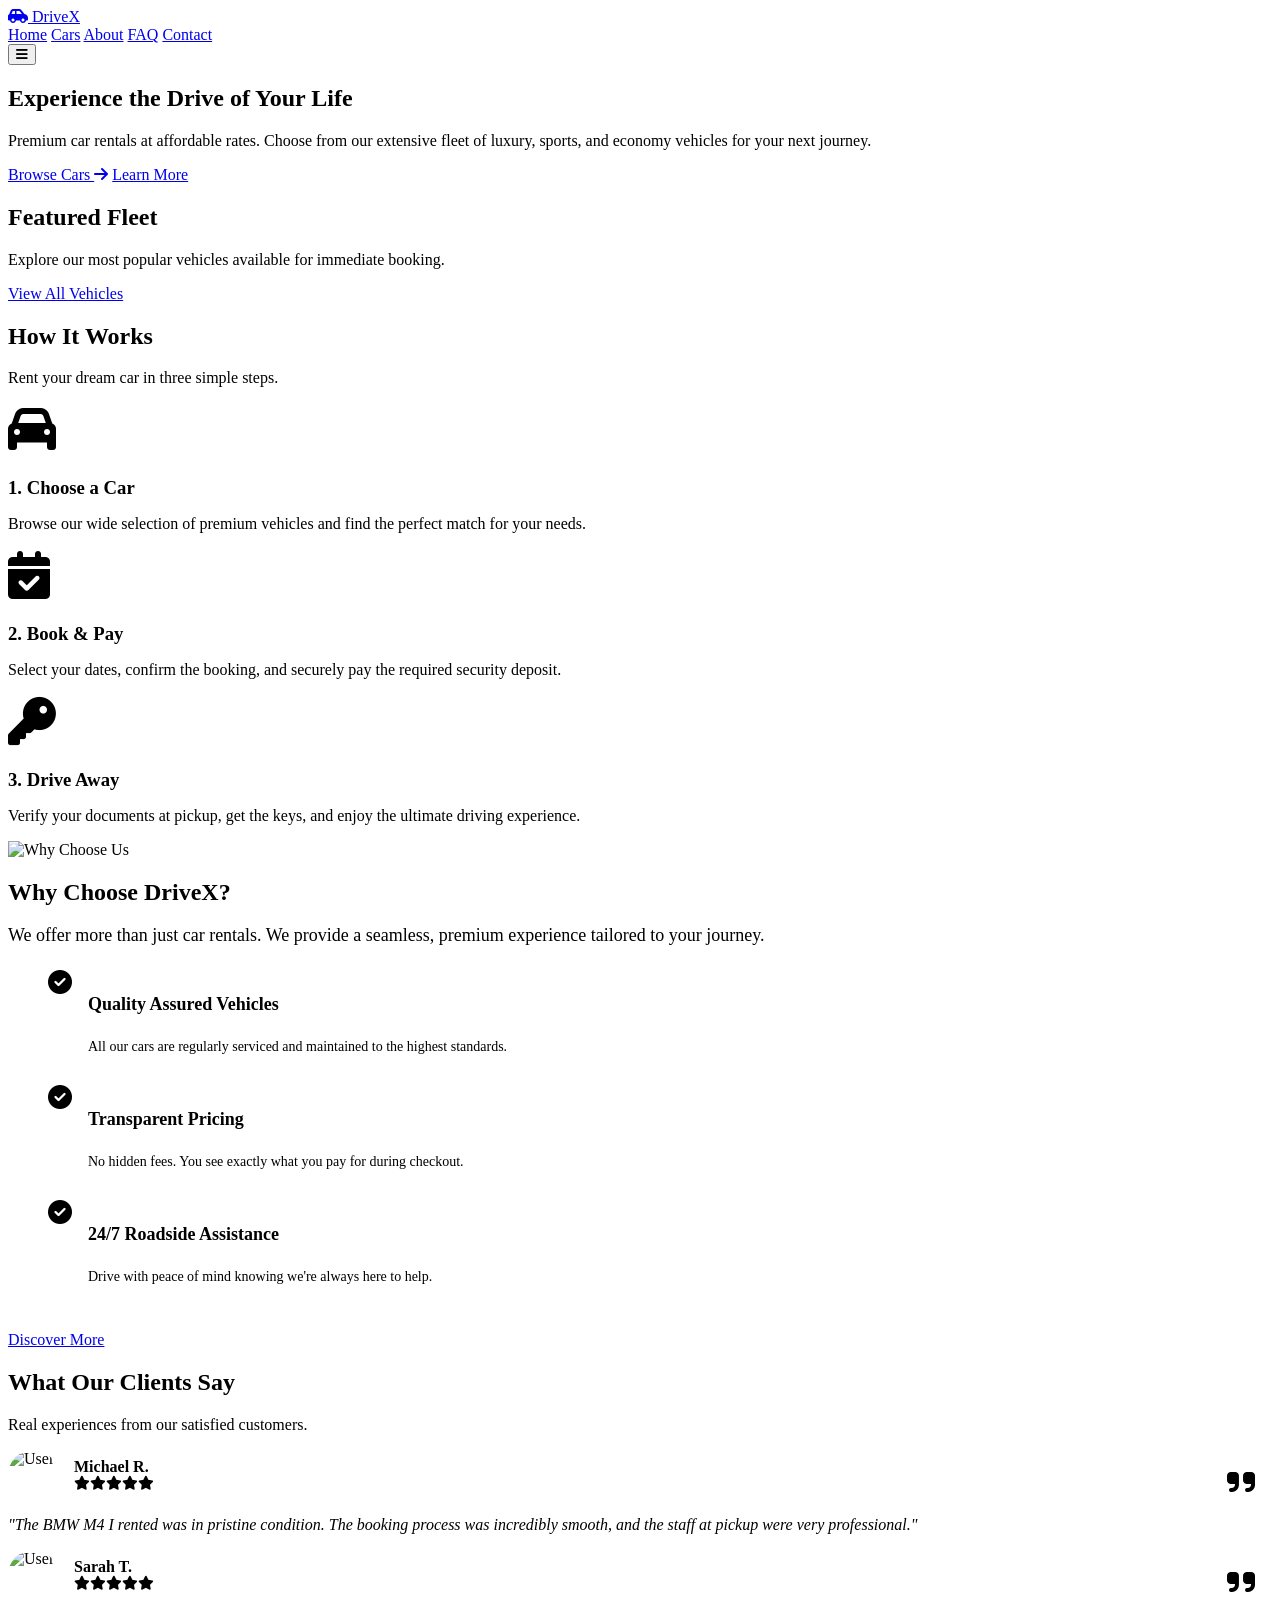
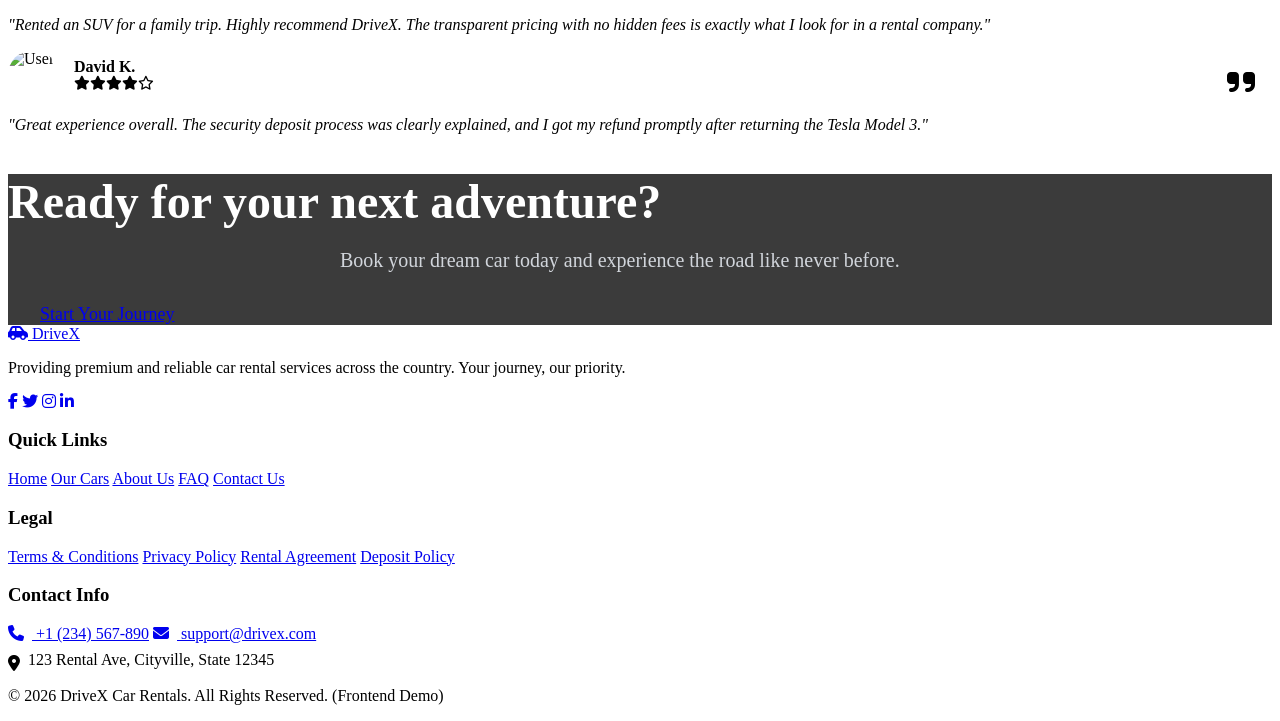
==== HTML/index.html @ 3c3b40d3 "pushing home page" ====
<!DOCTYPE html>
<html lang="en">
<head>
    <meta charset="UTF-8">
    <meta name="viewport" content="width=device-width, initial-scale=1.0">
    <meta name="description" content="DriveX - Premium Car Rental Service. Book luxury, sports, and economy cars at affordable rates.">
    <title>DriveX | Premium Car Rental</title>
    
    <!-- Fonts and Icons -->
    <link rel="stylesheet" href="https://cdnjs.cloudflare.com/ajax/libs/font-awesome/6.4.0/css/all.min.css">
    
    <!-- CSS -->
    <link rel="stylesheet" href="../CSS/index.css">
</head>
<body class="index-page">

    <!-- Navbar -->
    <nav class="navbar" id="navbar">
        <div class="container nav-container">
            <a href="index.html" class="logo">
                <i class="fa-solid fa-car-side"></i> DriveX
            </a>
            <div class="nav-links" id="navLinks">
                <a href="index.html" class="active">Home</a>
                <a href="cars.html">Cars</a>
                <a href="about.html">About</a>
                <a href="faq.html">FAQ</a>
                <a href="contact.html">Contact</a>
                <a href="cars.html" class="btn btn-primary" style="color: white;">Book Now</a>
            </div>
            <button class="menu-toggle" id="menuToggle">
                <i class="fa-solid fa-bars"></i>
            </button>
        </div>
    </nav>

    <!-- Hero Section -->
    <section class="hero">
        <div class="container fade-in">
            <div class="hero-content">
                <h1>Experience the Drive of Your Life</h1>
                <p>Premium car rentals at affordable rates. Choose from our extensive fleet of luxury, sports, and economy vehicles for your next journey.</p>
                <div class="flex gap-md">
                    <a href="cars.html" class="btn btn-primary">Browse Cars <i class="fa-solid fa-arrow-right"></i></a>
                    <a href="about.html" class="btn btn-outline">Learn More</a>
                </div>
            </div>
        </div>
    </section>

    <!-- Featured Cars -->
    <section class="section" style="background: var(--color-surface);">
        <div class="container">
            <div class="text-center slide-up">
                <h2 class="section-title">Featured <span class="text-primary">Fleet</span></h2>
                <p class="section-subtitle">Explore our most popular vehicles available for immediate booking.</p>
            </div>
            
            <div class="grid grid-cols-3 gap-lg" id="homeFeaturedCars">
                <!-- Cars will be injected here by cars.js -->
            </div>
            
            <div class="text-center" style="margin-top: var(--space-xl);">
                <a href="cars.html" class="btn btn-outline">View All Vehicles</a>
            </div>
        </div>
    </section>

    <!-- How It Works -->
    <section class="section">
        <div class="container">
            <div class="text-center slide-up delay-100">
                <h2 class="section-title">How It <span class="text-primary">Works</span></h2>
                <p class="section-subtitle">Rent your dream car in three simple steps.</p>
            </div>
            
            <div class="grid grid-cols-3 gap-lg text-center">
                <div class="slide-up delay-200" style="padding: var(--space-lg); background: var(--color-surface); border-radius: var(--radius-lg); border: var(--glass-border);">
                    <div style="font-size: 3rem; color: var(--color-primary); margin-bottom: 1rem;">
                        <i class="fa-solid fa-car"></i>
                    </div>
                    <h3 style="margin-bottom: 0.5rem;">1. Choose a Car</h3>
                    <p class="text-muted">Browse our wide selection of premium vehicles and find the perfect match for your needs.</p>
                </div>
                <div class="slide-up delay-300" style="padding: var(--space-lg); background: var(--color-surface); border-radius: var(--radius-lg); border: var(--glass-border);">
                    <div style="font-size: 3rem; color: var(--color-primary); margin-bottom: 1rem;">
                        <i class="fa-solid fa-calendar-check"></i>
                    </div>
                    <h3 style="margin-bottom: 0.5rem;">2. Book & Pay</h3>
                    <p class="text-muted">Select your dates, confirm the booking, and securely pay the required security deposit.</p>
                </div>
                <div class="slide-up delay-400" style="padding: var(--space-lg); background: var(--color-surface); border-radius: var(--radius-lg); border: var(--glass-border);">
                    <div style="font-size: 3rem; color: var(--color-primary); margin-bottom: 1rem;">
                        <i class="fa-solid fa-key"></i>
                    </div>
                    <h3 style="margin-bottom: 0.5rem;">3. Drive Away</h3>
                    <p class="text-muted">Verify your documents at pickup, get the keys, and enjoy the ultimate driving experience.</p>
                </div>
            </div>
        </div>
    </section>

    <!-- Why Choose Us -->
    <section class="section" style="background: var(--color-surface);">
        <div class="container">
            <div class="grid grid-cols-2 gap-xl items-center">
                <div class="slide-in-right">
                    <img src="https://images.unsplash.com/photo-1449965408869-eaa3f722e40d?ixlib=rb-4.0.3&auto=format&fit=crop&w=800&q=80" alt="Why Choose Us" style="border-radius: var(--radius-lg); box-shadow: var(--shadow-subtle);">
                </div>
                <div class="slide-up delay-200">
                    <h2 class="section-title">Why Choose <span class="text-primary">DriveX</span>?</h2>
                    <p class="text-muted" style="margin-bottom: 1.5rem; font-size: 1.125rem;">We offer more than just car rentals. We provide a seamless, premium experience tailored to your journey.</p>
                    
                    <ul style="display: flex; flex-direction: column; gap: 1rem; margin-bottom: 2rem;">
                        <li style="display: flex; gap: 1rem; align-items: flex-start;">
                            <div style="color: var(--color-primary); font-size: 1.5rem;"><i class="fa-solid fa-check-circle"></i></div>
                            <div>
                                <h4 style="font-size: 1.125rem;">Quality Assured Vehicles</h4>
                                <p class="text-muted" style="font-size: 0.875rem;">All our cars are regularly serviced and maintained to the highest standards.</p>
                            </div>
                        </li>
                        <li style="display: flex; gap: 1rem; align-items: flex-start;">
                            <div style="color: var(--color-primary); font-size: 1.5rem;"><i class="fa-solid fa-check-circle"></i></div>
                            <div>
                                <h4 style="font-size: 1.125rem;">Transparent Pricing</h4>
                                <p class="text-muted" style="font-size: 0.875rem;">No hidden fees. You see exactly what you pay for during checkout.</p>
                            </div>
                        </li>
                        <li style="display: flex; gap: 1rem; align-items: flex-start;">
                            <div style="color: var(--color-primary); font-size: 1.5rem;"><i class="fa-solid fa-check-circle"></i></div>
                            <div>
                                <h4 style="font-size: 1.125rem;">24/7 Roadside Assistance</h4>
                                <p class="text-muted" style="font-size: 0.875rem;">Drive with peace of mind knowing we're always here to help.</p>
                            </div>
                        </li>
                    </ul>
                    <a href="about.html" class="btn btn-primary">Discover More</a>
                </div>
            </div>
        </div>
    </section>

    <!-- Testimonials -->
    <section class="section">
        <div class="container">
            <div class="text-center slide-up">
                <h2 class="section-title">What Our <span class="text-primary">Clients Say</span></h2>
                <p class="section-subtitle">Real experiences from our satisfied customers.</p>
            </div>
            
            <div class="grid grid-cols-3 gap-lg">
                <div class="slide-up delay-100" style="background: var(--color-surface); padding: var(--space-lg); border-radius: var(--radius-lg); position: relative;">
                    <i class="fa-solid fa-quote-right" style="position: absolute; top: 1rem; right: 1rem; font-size: 2rem; color: var(--color-border);"></i>
                    <div style="display: flex; gap: 1rem; align-items: center; margin-bottom: 1rem;">
                        <img src="https://randomuser.me/api/portraits/men/32.jpg" alt="User" style="width: 50px; height: 50px; border-radius: 50%; object-fit: cover;">
                        <div>
                            <h4 style="margin: 0;">Michael R.</h4>
                            <div style="color: var(--color-accent); font-size: 0.875rem;">
                                <i class="fa-solid fa-star"></i><i class="fa-solid fa-star"></i><i class="fa-solid fa-star"></i><i class="fa-solid fa-star"></i><i class="fa-solid fa-star"></i>
                            </div>
                        </div>
                    </div>
                    <p class="text-muted" style="font-style: italic;">"The BMW M4 I rented was in pristine condition. The booking process was incredibly smooth, and the staff at pickup were very professional."</p>
                </div>
                
                <div class="slide-up delay-200" style="background: var(--color-surface); padding: var(--space-lg); border-radius: var(--radius-lg); position: relative;">
                    <i class="fa-solid fa-quote-right" style="position: absolute; top: 1rem; right: 1rem; font-size: 2rem; color: var(--color-border);"></i>
                    <div style="display: flex; gap: 1rem; align-items: center; margin-bottom: 1rem;">
                        <img src="https://randomuser.me/api/portraits/women/44.jpg" alt="User" style="width: 50px; height: 50px; border-radius: 50%; object-fit: cover;">
                        <div>
                            <h4 style="margin: 0;">Sarah T.</h4>
                            <div style="color: var(--color-accent); font-size: 0.875rem;">
                                <i class="fa-solid fa-star"></i><i class="fa-solid fa-star"></i><i class="fa-solid fa-star"></i><i class="fa-solid fa-star"></i><i class="fa-solid fa-star"></i>
                            </div>
                        </div>
                    </div>
                    <p class="text-muted" style="font-style: italic;">"Rented an SUV for a family trip. Highly recommend DriveX. The transparent pricing with no hidden fees is exactly what I look for in a rental company."</p>
                </div>

                <div class="slide-up delay-300" style="background: var(--color-surface); padding: var(--space-lg); border-radius: var(--radius-lg); position: relative;">
                    <i class="fa-solid fa-quote-right" style="position: absolute; top: 1rem; right: 1rem; font-size: 2rem; color: var(--color-border);"></i>
                    <div style="display: flex; gap: 1rem; align-items: center; margin-bottom: 1rem;">
                        <img src="https://randomuser.me/api/portraits/men/85.jpg" alt="User" style="width: 50px; height: 50px; border-radius: 50%; object-fit: cover;">
                        <div>
                            <h4 style="margin: 0;">David K.</h4>
                            <div style="color: var(--color-accent); font-size: 0.875rem;">
                                <i class="fa-solid fa-star"></i><i class="fa-solid fa-star"></i><i class="fa-solid fa-star"></i><i class="fa-solid fa-star"></i><i class="fa-regular fa-star"></i>
                            </div>
                        </div>
                    </div>
                    <p class="text-muted" style="font-style: italic;">"Great experience overall. The security deposit process was clearly explained, and I got my refund promptly after returning the Tesla Model 3."</p>
                </div>
            </div>
        </div>
    </section>

    <!-- Call to Action -->
    <section class="section" style="background: linear-gradient(rgba(10, 10, 10, 0.8), rgba(10, 10, 10, 0.8)), url('https://images.unsplash.com/photo-1492144534655-ae79c964c9d7?ixlib=rb-4.0.3&auto=format&fit=crop&w=1920&q=80') center/cover fixed;">
        <div class="container text-center slide-up">
            <h2 style="font-size: 3rem; margin-bottom: 1rem; color: white;">Ready for your next adventure?</h2>
            <p style="font-size: 1.25rem; color: #d1d5db; margin-bottom: 2rem; max-width: 600px; margin-inline: auto;">Book your dream car today and experience the road like never before.</p>
            <a href="cars.html" class="btn btn-primary" style="font-size: 1.125rem; padding: 1rem 2rem;">Start Your Journey</a>
        </div>
    </section>

    <!-- Footer -->
    <footer>
        <div class="container">
            <div class="footer-grid">
                <div class="footer-col">
                    <a href="index.html" class="logo" style="margin-bottom: 1rem;">
                        <i class="fa-solid fa-car-side"></i> DriveX
                    </a>
                    <p>Providing premium and reliable car rental services across the country. Your journey, our priority.</p>
                    <div class="social-icons">
                        <a href="#"><i class="fa-brands fa-facebook-f"></i></a>
                        <a href="#"><i class="fa-brands fa-twitter"></i></a>
                        <a href="#"><i class="fa-brands fa-instagram"></i></a>
                        <a href="#"><i class="fa-brands fa-linkedin-in"></i></a>
                    </div>
                </div>
                
                <div class="footer-col">
                    <h3>Quick Links</h3>
                    <div class="footer-links">
                        <a href="index.html">Home</a>
                        <a href="cars.html">Our Cars</a>
                        <a href="about.html">About Us</a>
                        <a href="faq.html">FAQ</a>
                        <a href="contact.html">Contact Us</a>
                    </div>
                </div>
                
                <div class="footer-col">
                    <h3>Legal</h3>
                    <div class="footer-links">
                        <a href="#">Terms & Conditions</a>
                        <a href="#">Privacy Policy</a>
                        <a href="#">Rental Agreement</a>
                        <a href="#">Deposit Policy</a>
                    </div>
                </div>
                
                <div class="footer-col">
                    <h3>Contact Info</h3>
                    <div class="footer-links">
                        <a href="tel:+1234567890"><i class="fa-solid fa-phone" style="margin-right: 8px;"></i> +1 (234) 567-890</a>
                        <a href="mailto:support@drivex.com"><i class="fa-solid fa-envelope" style="margin-right: 8px;"></i> support@drivex.com</a>
                        <p style="margin-top: 0.5rem; display: flex; gap: 8px;"><i class="fa-solid fa-location-dot" style="margin-top: 4px; color: var(--color-primary);"></i> 123 Rental Ave, Cityville, State 12345</p>
                    </div>
                </div>
            </div>
            
            <div class="footer-bottom">
                <p>&copy; 2026 DriveX Car Rentals. All Rights Reserved. (Frontend Demo)</p>
            </div>
        </div>
    </footer>

    <!-- Scroll to Top -->
    <button id="scrollTopBtn" title="Go to top">
        <i class="fa-solid fa-arrow-up"></i>
    </button>

    <!-- Scripts -->
    <script src="../js/data.js"></script>
    <script src="../js/main.js"></script>
    <script src="../js/cars.js"></script>
</body>
</html>
---- CSS/index.css ----
/* css/index.css - Homepage Dedicated Stylesheet */

/* Import Design System, Core Styles & Components */
@import url('styles.css');
@import url('components.css');
@import url('animations.css');

/* Index Page Specific Styles */
.index-page .hero {
  position: relative;
  overflow: hidden;
}

.index-page .featured-section {
  background-color: var(--color-bg);
}

.index-page .why-choose-us img {
  border-radius: var(--radius-lg);
  box-shadow: var(--shadow-subtle);
  transition: transform var(--transition-normal);
}

.index-page .why-choose-us img:hover {
  transform: scale(1.02);
}

.index-page .testimonial-card {
  background: var(--color-surface);
  border: var(--glass-border);
  border-radius: var(--radius-lg);
  padding: var(--space-lg);
  transition: var(--transition-normal);
}

.index-page .testimonial-card:hover {
  transform: translateY(-5px);
  box-shadow: var(--shadow-glow);
}
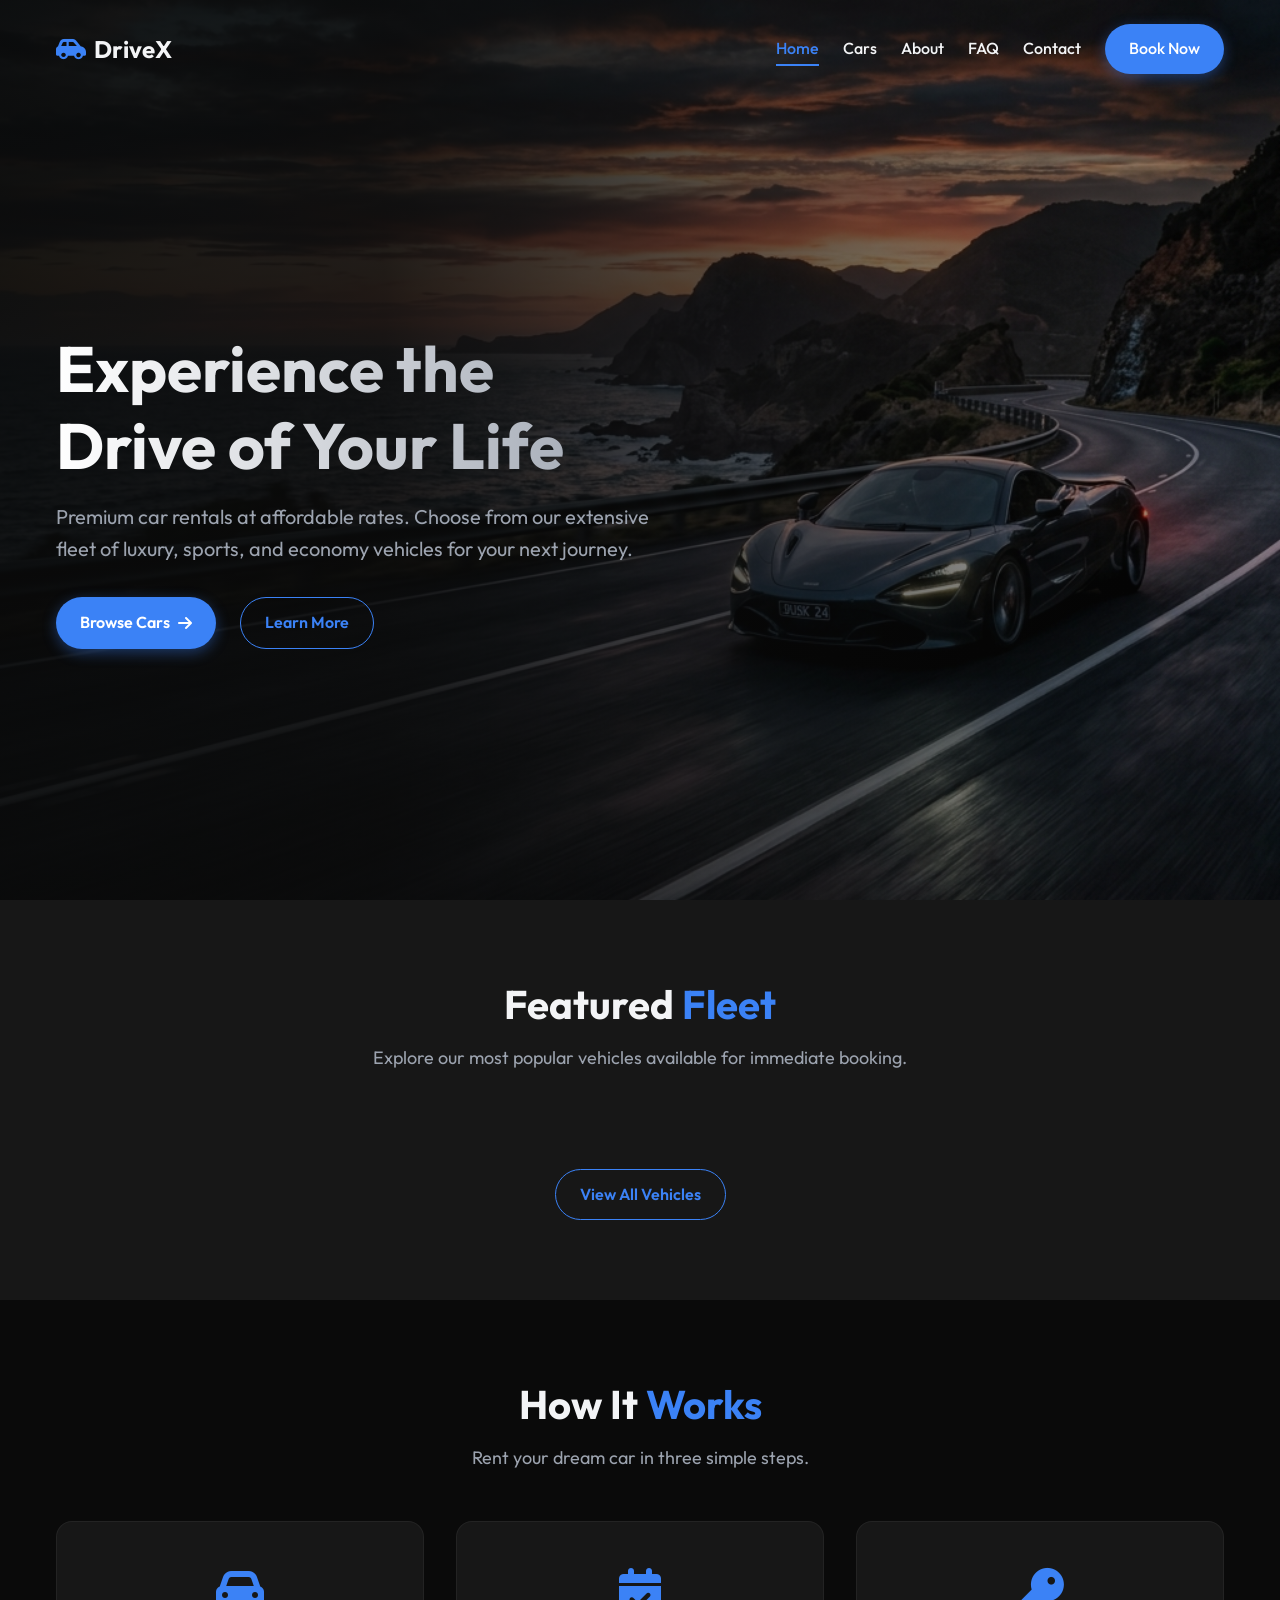
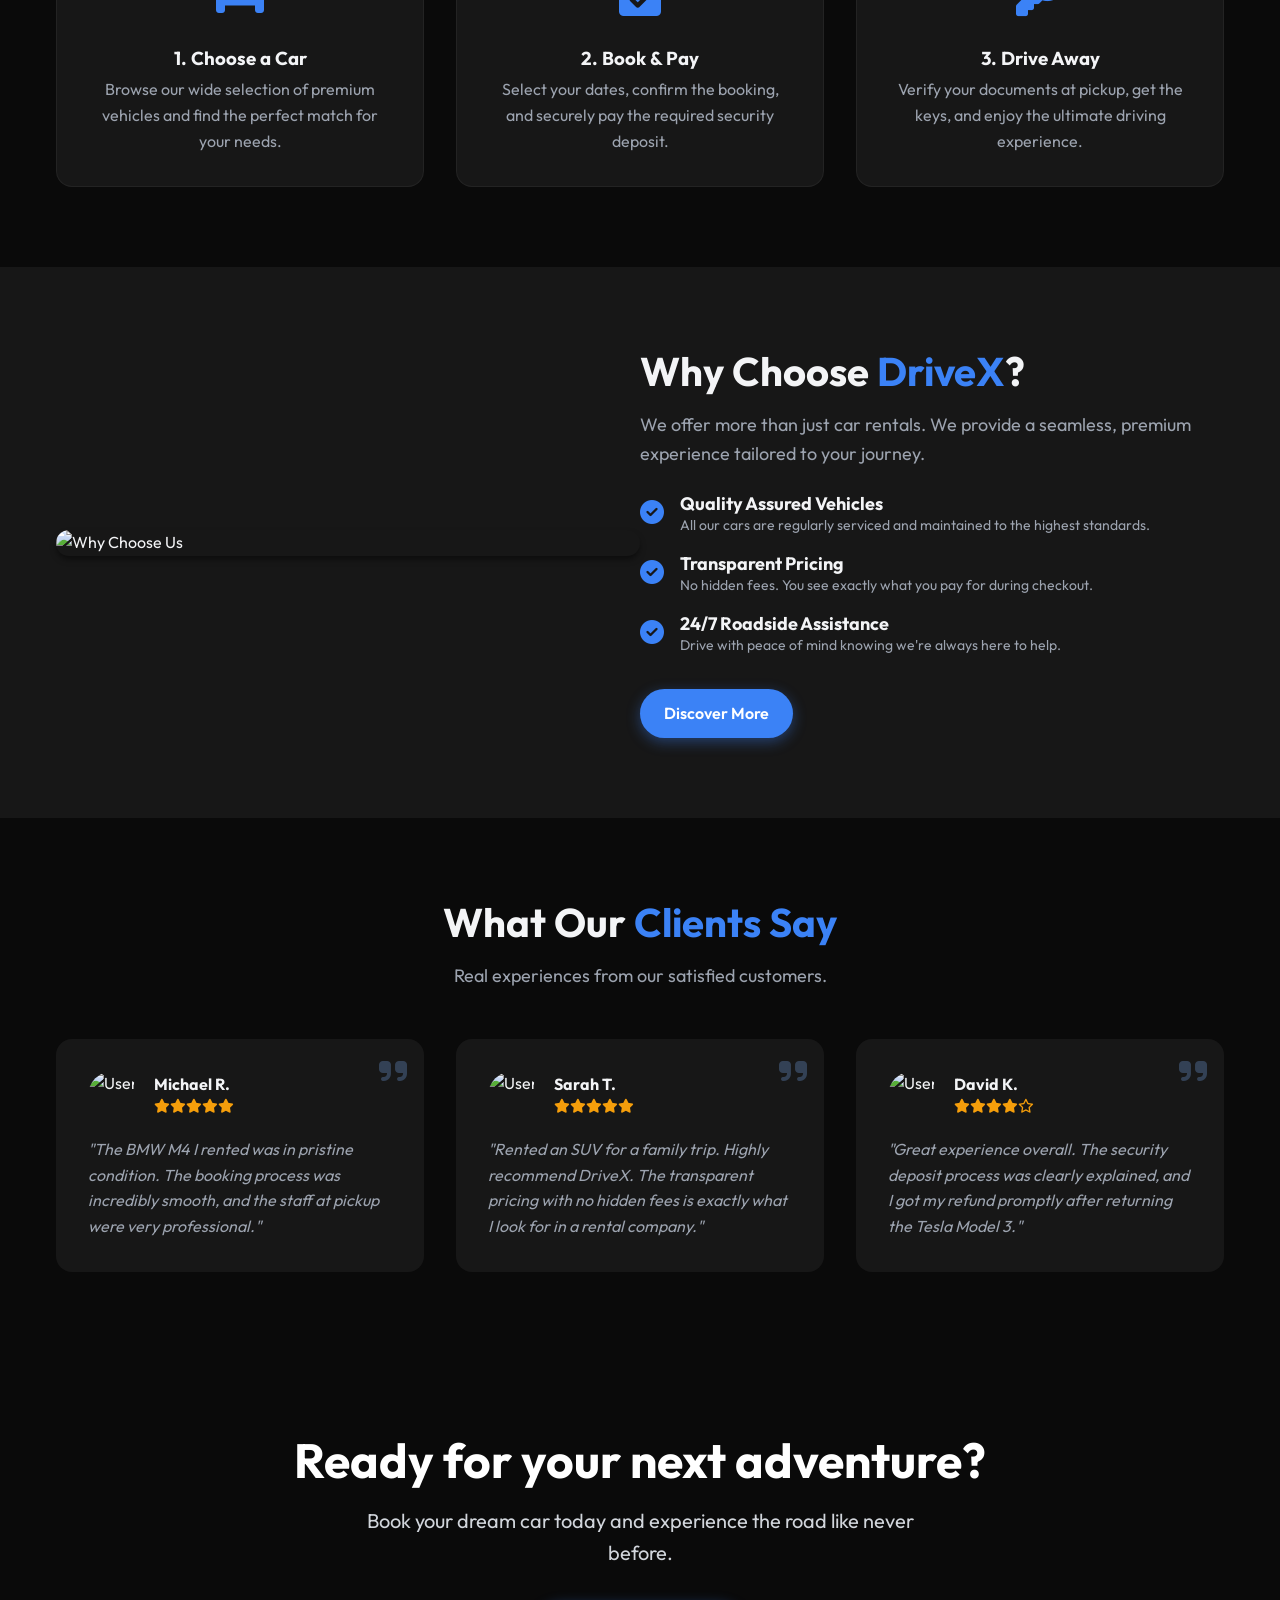
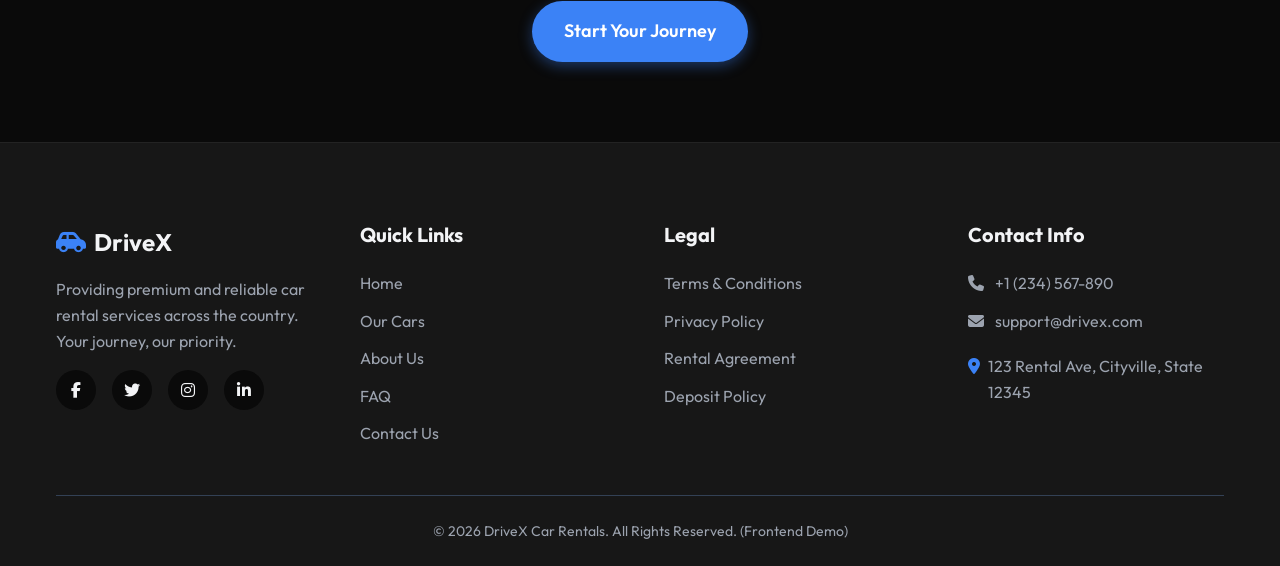
==== commit 0b76d089: "comitting image" ====
--- a/HTML/index.html
+++ b/HTML/index.html
@@ -6,15 +6,15 @@
     <meta name="description" content="DriveX - Premium Car Rental Service. Book luxury, sports, and economy cars at affordable rates.">
     <title>DriveX | Premium Car Rental</title>
     
-    <!-- Fonts and Icons -->
+    
     <link rel="stylesheet" href="https://cdnjs.cloudflare.com/ajax/libs/font-awesome/6.4.0/css/all.min.css">
     
-    <!-- CSS -->
+    
     <link rel="stylesheet" href="../CSS/index.css">
 </head>
 <body class="index-page">
 
-    <!-- Navbar -->
+
     <nav class="navbar" id="navbar">
         <div class="container nav-container">
             <a href="index.html" class="logo">
@@ -100,7 +100,7 @@
         </div>
     </section>
 
-    <!-- Why Choose Us -->
+
     <section class="section" style="background: var(--color-surface);">
         <div class="container">
             <div class="grid grid-cols-2 gap-xl items-center">
@@ -140,7 +140,7 @@
         </div>
     </section>
 
-    <!-- Testimonials -->
+    
     <section class="section">
         <div class="container">
             <div class="text-center slide-up">
@@ -194,7 +194,7 @@
         </div>
     </section>
 
-    <!-- Call to Action -->
+    
     <section class="section" style="background: linear-gradient(rgba(10, 10, 10, 0.8), rgba(10, 10, 10, 0.8)), url('https://images.unsplash.com/photo-1492144534655-ae79c964c9d7?ixlib=rb-4.0.3&auto=format&fit=crop&w=1920&q=80') center/cover fixed;">
         <div class="container text-center slide-up">
             <h2 style="font-size: 3rem; margin-bottom: 1rem; color: white;">Ready for your next adventure?</h2>
